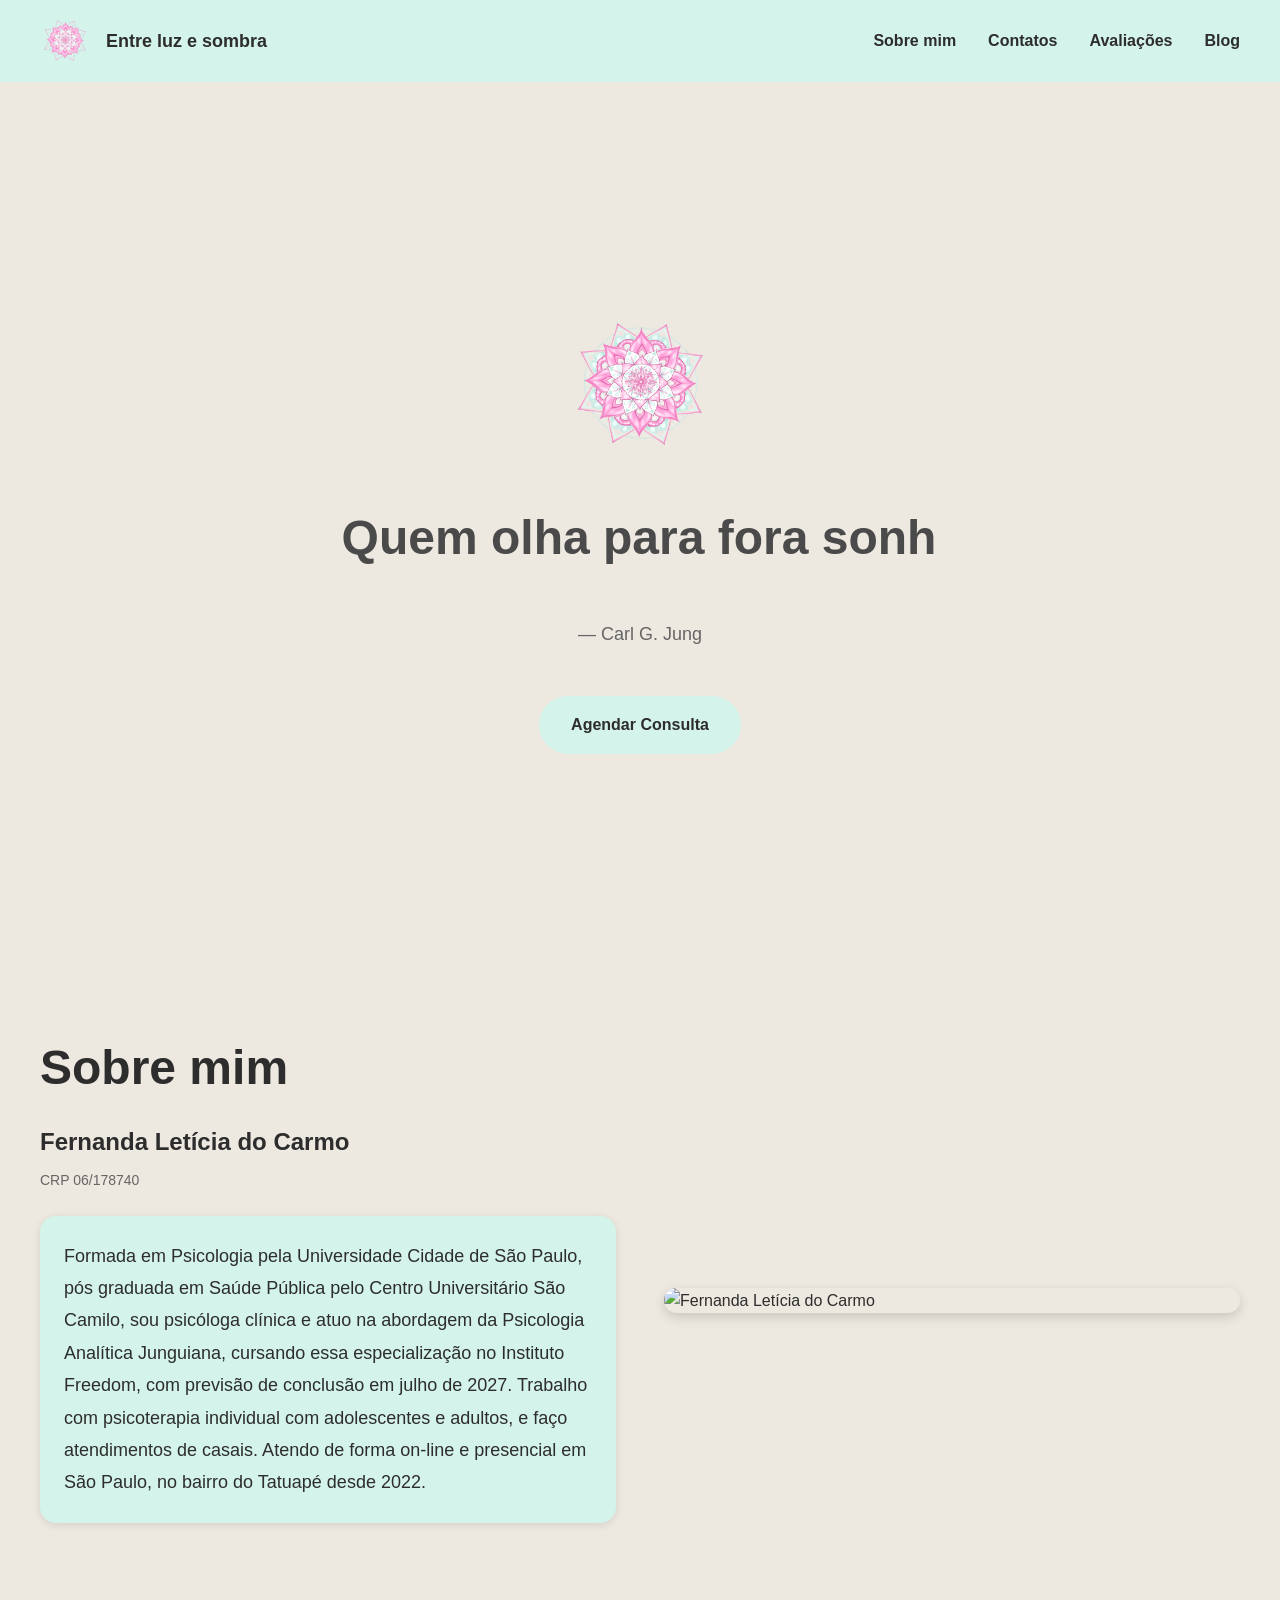
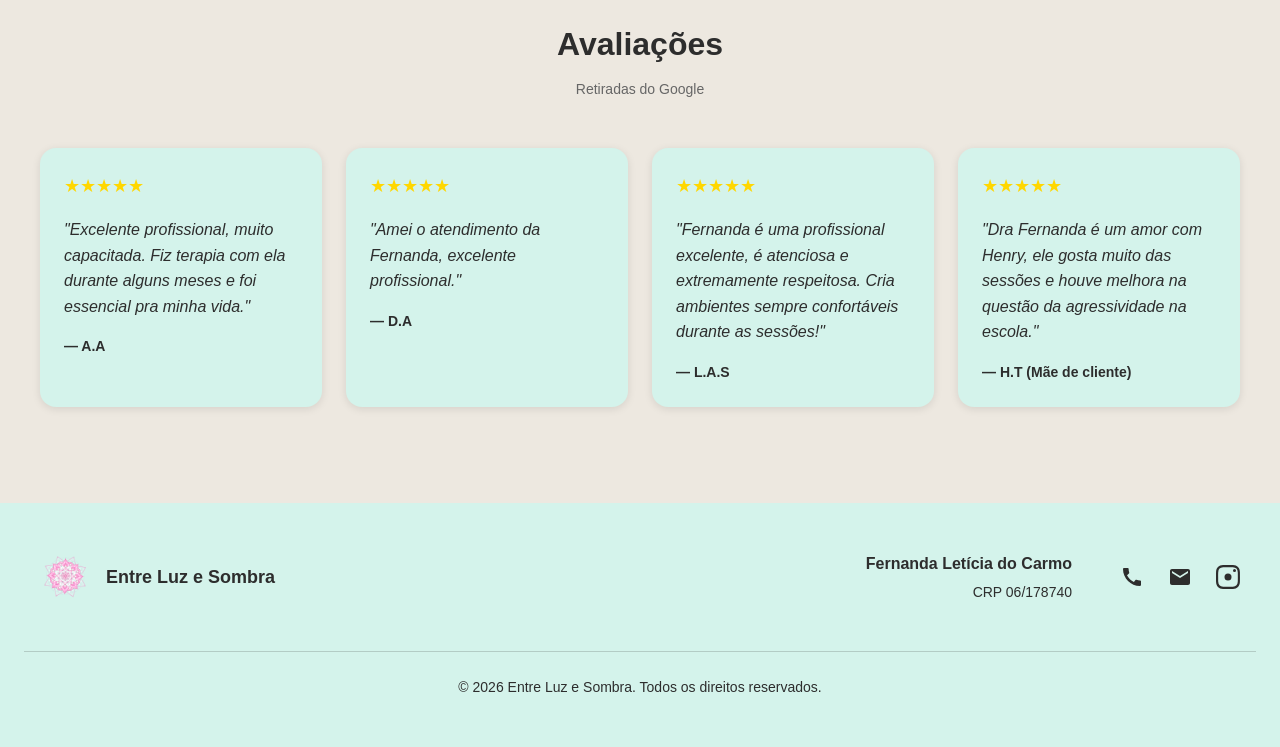
==== index.html @ a76a1ff0 "cria blog com air table" ====
<!doctype html>
<html lang="pt-BR">
  <head>
    <meta charset="UTF-8" />
    <meta name="viewport" content="width=device-width, initial-scale=1.0" />
    <title>Fernanda - Psicologia Analítica Jungiana</title>
    <link rel="icon" href="./Assets/imgs/logo-entreLuzeSobra-semfundo.png" />
    <link rel="stylesheet" href="CSS/style.css" />
  </head>
  <body>
    <!-- Header com logo e menu de navegação -->

    <header>
      <nav>
        <div class="logo">
          <img
            src="./Assets/imgs/logo-entreLuzeSobra-semfundo.png"
            alt="Logo do Entre luz e sombra"
          />
          <span>Entre luz e sombra</span>
        </div>
        <button class="hamburger" aria-label="Menu">
          <span></span>
          <span></span>
          <span></span>
        </button>
        <ul class="nav-links">
          <li><a href="#sobre">Sobre mim</a></li>
          <li><a href="#contatos">Contatos</a></li>
          <li><a href="#avaliacoes">Avaliações</a></li>
          <li><a href="#blog">Blog</a></li>
        </ul>
      </nav>
    </header>

    <!-- Sessao hero com logo, fase inspiracional e call-to-action -->
    <section class="hero">
      <div class="hero-content">
        <img
          src="./Assets/imgs/logo-entreLuzeSobra-semfundo.png"
          alt="Logo Entre luz e sombra"
          class="hero-logo"
        />

        <div class="hero-text-container">
          <h1 class="hero-text">
            Quem olha para fora sonha, quem olha para dentro desperta
          </h1>
        </div>

        <p class="hero-author">— Carl G. Jung</p>

        <a
          href="https://wa.me/5511912084926?text=Olá, gostaria de agendar uma sessão"
          class="btn-cta"
        >
          Agendar Consulta
        </a>
      </div>
    </section>
    <!-- sessao Sobre mim -->
    <section class="sobre-mim" id="sobre">
      <div class="sobre-container">
        <div class="sobre-texto">
          <h2>Sobre mim</h2>
          <h3>Fernanda Letícia do Carmo</h3>
          <p class="crp">CRP 06/178740</p>

          <div class="sobre-card">
            <p>
              Formada em Psicologia pela Universidade Cidade de São Paulo, pós
              graduada em Saúde Pública pelo Centro Universitário São Camilo,
              sou psicóloga clínica e atuo na abordagem da Psicologia Analítica
              Junguiana, cursando essa especialização no Instituto Freedom, com
              previsão de conclusão em julho de 2027. Trabalho com psicoterapia
              individual com adolescentes e adultos, e faço atendimentos de
              casais. Atendo de forma on-line e presencial em São Paulo, no
              bairro do Tatuapé desde 2022.
            </p>
          </div>
        </div>

        <div class="sobre-foto">
          <img
            src="./Assets/imgs/foto-fernanda.jpg"
            alt="Fernanda Letícia do Carmo"
          />
        </div>
      </div>
    </section>
    <!-- Sessao de avaliações -->
    <section class="avaliacoes" id="avaliacoes">
      <div class="avaliacoes-header">
        <h2>Avaliações</h2>
        <p class="avaliacoes-subtitle">Retiradas do Google</p>
      </div>

      <div class="avaliacoes-grid">
        <div class="card-avaliacao">
          <div class="stars">★★★★★</div>
          <p class="avaliacao-texto">
            "Excelente profissional, muito capacitada. Fiz terapia com ela
            durante alguns meses e foi essencial pra minha vida."
          </p>
          <p class="avaliacao-autor">— A.A</p>
        </div>

        <div class="card-avaliacao">
          <div class="stars">★★★★★</div>
          <p class="avaliacao-texto">
            "Amei o atendimento da Fernanda, excelente profissional."
          </p>
          <p class="avaliacao-autor">— D.A</p>
        </div>

        <div class="card-avaliacao">
          <div class="stars">★★★★★</div>
          <p class="avaliacao-texto">
            "Fernanda é uma profissional excelente, é atenciosa e extremamente
            respeitosa. Cria ambientes sempre confortáveis durante as sessões!"
          </p>
          <p class="avaliacao-autor">— L.A.S</p>
        </div>

        <div class="card-avaliacao">
          <div class="stars">★★★★★</div>
          <p class="avaliacao-texto">
            "Dra Fernanda é um amor com Henry, ele gosta muito das sessões e
            houve melhora na questão da agressividade na escola."
          </p>
          <p class="avaliacao-autor">— H.T (Mãe de cliente)</p>
        </div>
      </div>
    </section>

    <!-- sessao footer com contatos e redes sociais -->
    <footer class="footer" id="contatos">
      <div class="footer-container">
        <div class="footer-left">
          <img
            src="./Assets/imgs/logo-entreLuzeSobra-semfundo.png"
            alt="Logo"
            class="footer-logo"
          />
          <h3>Entre Luz e Sombra</h3>
        </div>

        <div class="footer-right">
          <div class="footer-info">
            <p class="footer-name">Fernanda Letícia do Carmo</p>
            <p class="footer-crp">CRP 06/178740</p>
          </div>

          <div class="footer-contacts">
            <a
              href="https://wa.me/5511912084926"
              title="Telefone"
              class="contact-link"
            >
              <svg
                width="24"
                height="24"
                viewBox="0 0 24 24"
                fill="currentColor"
              >
                <path
                  d="M20.01 15.38c-1.23 0-2.42-.2-3.53-.56-.35-.12-.74-.03-1.01.24l-1.57 1.97c-2.83-1.35-5.48-3.9-6.89-6.83l1.95-1.66c.27-.28.35-.67.24-1.02-.37-1.11-.56-2.3-.56-3.53 0-.54-.45-.99-.99-.99H4.19C3.65 3 3 3.24 3 3.99 3 13.28 10.73 21 20.01 21c.71 0 .99-.63.99-1.18v-3.45c0-.54-.45-.99-.99-.99z"
                />
              </svg>
            </a>
            <a
              href="mailto:fernandaleticiapsicologia@gmail.com"
              title="Email"
              class="contact-link"
            >
              <svg
                width="24"
                height="24"
                viewBox="0 0 24 24"
                fill="currentColor"
              >
                <path
                  d="M20 4H4c-1.1 0-1.99.9-1.99 2L2 18c0 1.1.9 2 2 2h16c1.1 0 2-.9 2-2V6c0-1.1-.9-2-2-2zm0 4l-8 5-8-5V6l8 5 8-5v2z"
                />
              </svg>
            </a>
            <a
              href="https://instagram.com/psifernandaleticia"
              title="Instagram"
              class="contact-link"
            >
              <svg
                width="24"
                height="24"
                viewBox="0 0 24 24"
                fill="currentColor"
              >
                <path
                  d="M12 2.163c3.204 0 3.584.012 4.85.07 3.252.148 4.771 1.691 4.919 4.919.058 1.265.069 1.645.069 4.849 0 3.205-.012 3.584-.069 4.849-.149 3.225-1.664 4.771-4.919 4.919-1.266.057-1.645.069-4.849.069-3.203 0-3.584-.012-4.849-.069-3.26-.149-4.771-1.699-4.919-4.92-.058-1.265-.07-1.644-.07-4.849 0-3.204.013-3.583.07-4.849.149-3.227 1.664-4.771 4.919-4.919 1.266-.057 1.645-.069 4.849-.069zm0-2.163C8.716 0 8.289.015 7.01.072 2.735.232.233 2.756.072 7.011.015 8.289 0 8.716 0 12s.015 3.71.072 4.989c.16 4.255 2.662 6.78 6.917 6.94 1.279.058 1.706.072 4.989.072s3.71-.015 4.989-.072c4.255-.16 6.762-2.685 6.92-6.94.058-1.279.072-1.706.072-4.989s-.015-3.71-.072-4.989C23.768 2.735 21.267.232 16.989.072 15.71.015 15.284 0 12 0z"
                />
                <circle cx="12" cy="12" r="3.5" />
                <circle cx="18.5" cy="5.5" r="1.5" />
              </svg>
            </a>
          </div>
        </div>
      </div>

      <div class="footer-bottom">
        <p class="footer-copyright">
          © 2026 Entre Luz e Sombra. Todos os direitos reservados.
        </p>
      </div>
    </footer>

    <script src="Javascript/script.js"></script>
  </body>
</html>
---- CSS/style.css ----
@import url(./global.css);
@import url(./header.css);
@import url(./hero.css);
@import url(./about.css);
@import url(./avaliacoes.css);
@import url(./footer.css);
@import url(./blog.css);
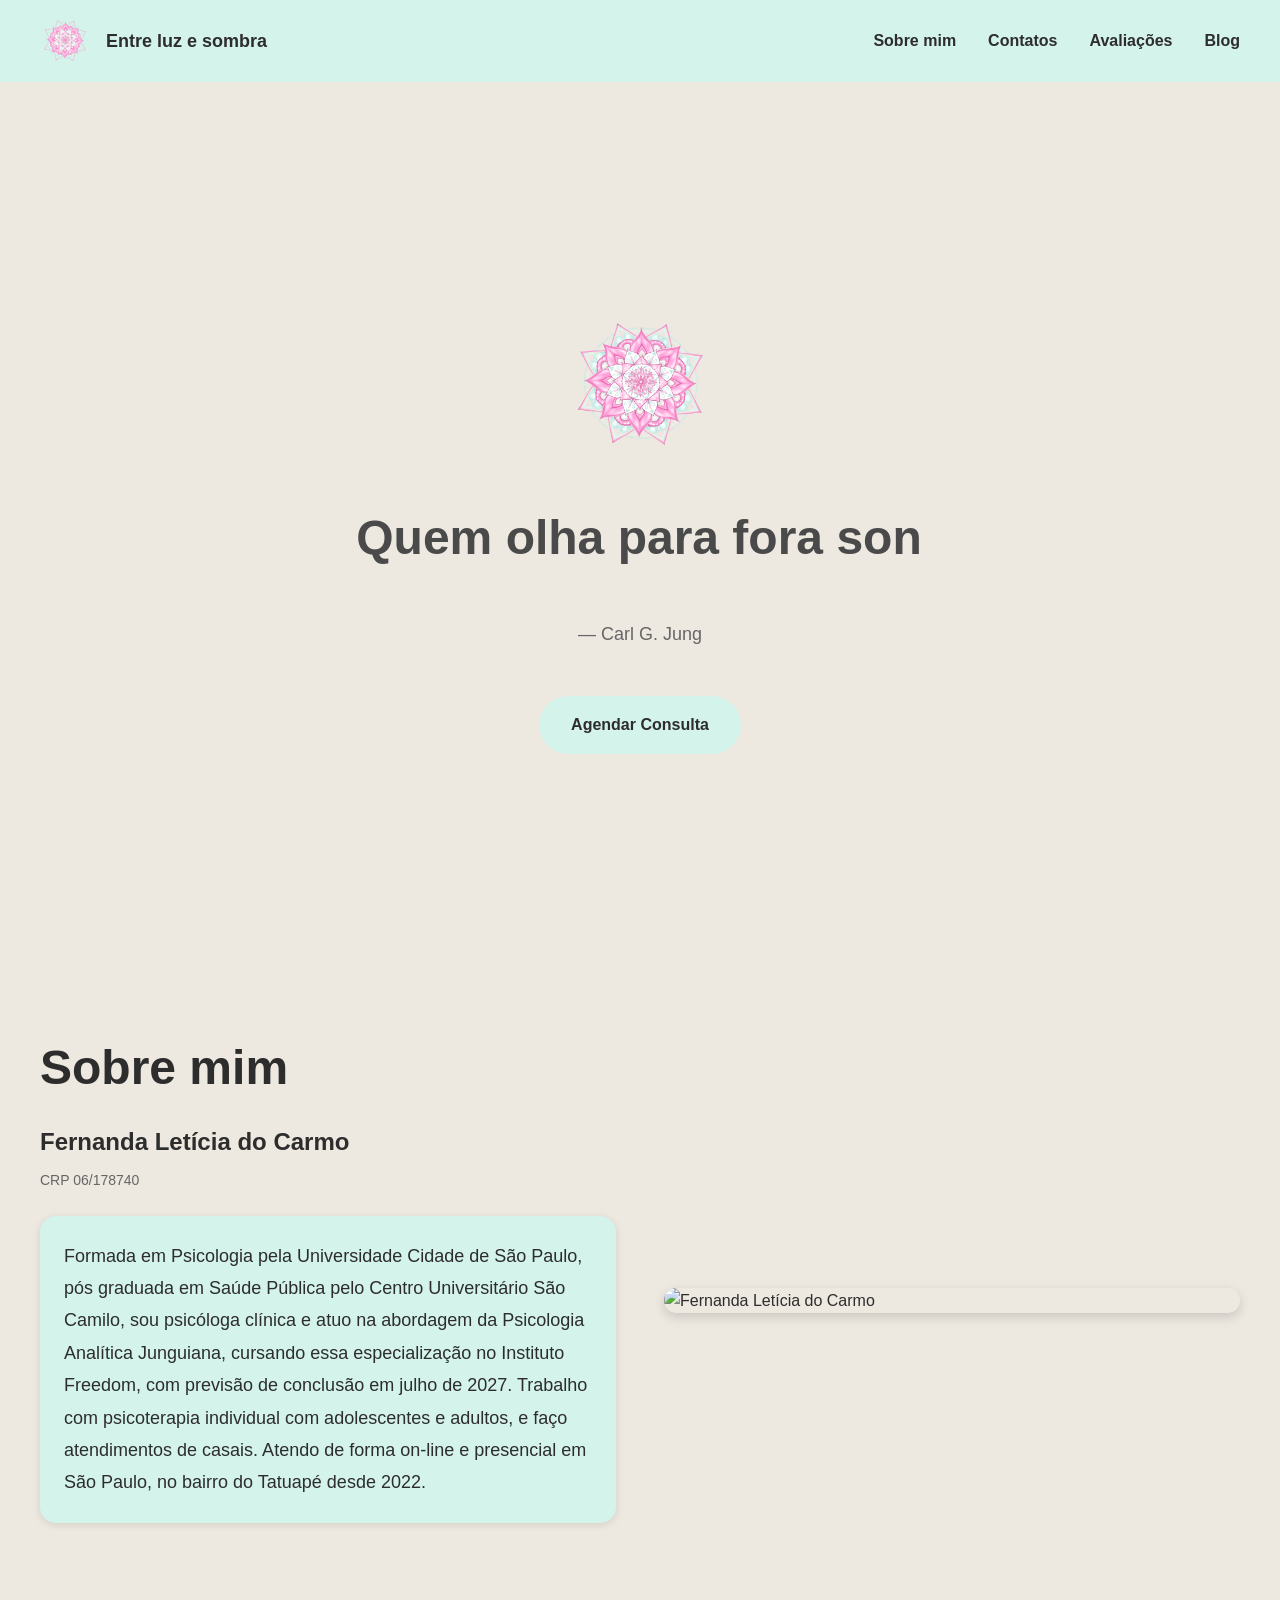
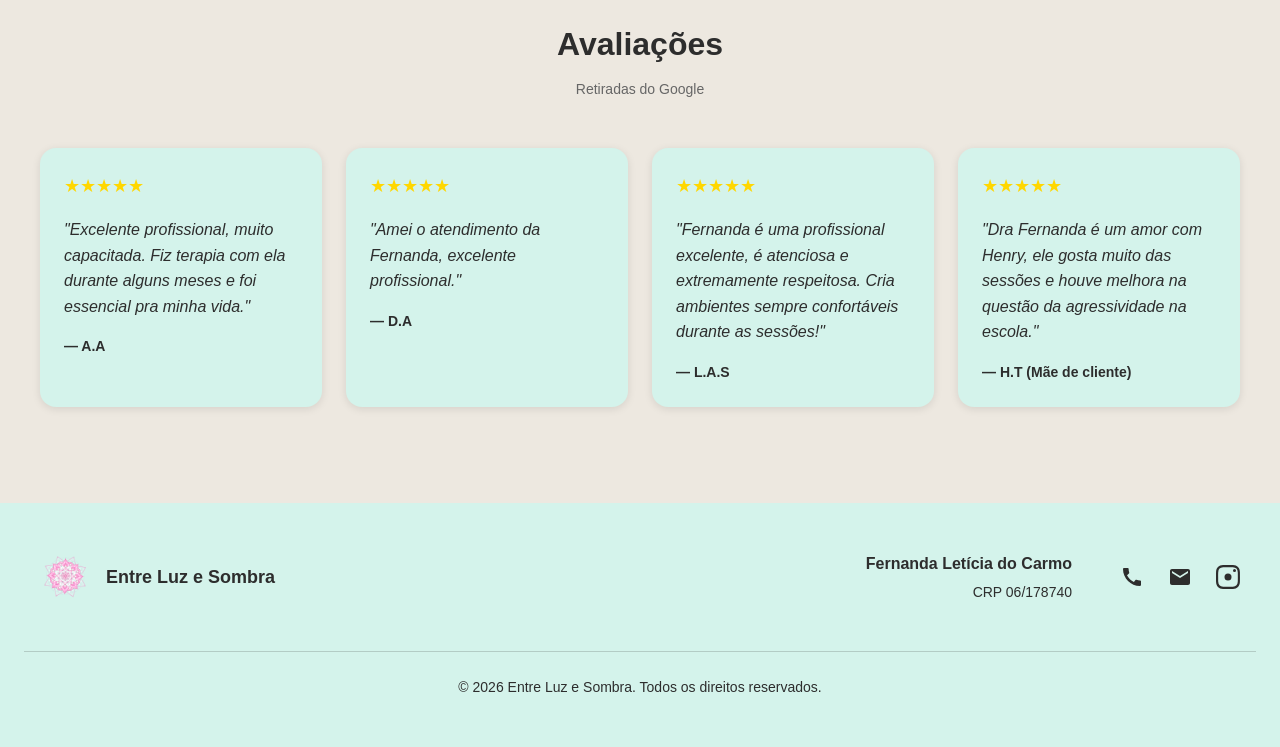
==== commit f221304a: "feat: adicionar blog e navegação entre páginas" ====
--- a/index.html
+++ b/index.html
@@ -13,10 +13,13 @@
     <header>
       <nav>
         <div class="logo">
-          <img
-            src="./Assets/imgs/logo-entreLuzeSobra-semfundo.png"
-            alt="Logo do Entre luz e sombra"
-          />
+          <a href="index.html" class="logo">
+            <img
+              src="./Assets/imgs/logo-entreLuzeSobra-semfundo.png"
+              alt="Logo"
+            />
+            
+          </a>
           <span>Entre luz e sombra</span>
         </div>
         <button class="hamburger" aria-label="Menu">
@@ -28,7 +31,7 @@
           <li><a href="#sobre">Sobre mim</a></li>
           <li><a href="#contatos">Contatos</a></li>
           <li><a href="#avaliacoes">Avaliações</a></li>
-          <li><a href="#blog">Blog</a></li>
+          <li><a href="blog.html">Blog</a></li>
         </ul>
       </nav>
     </header>
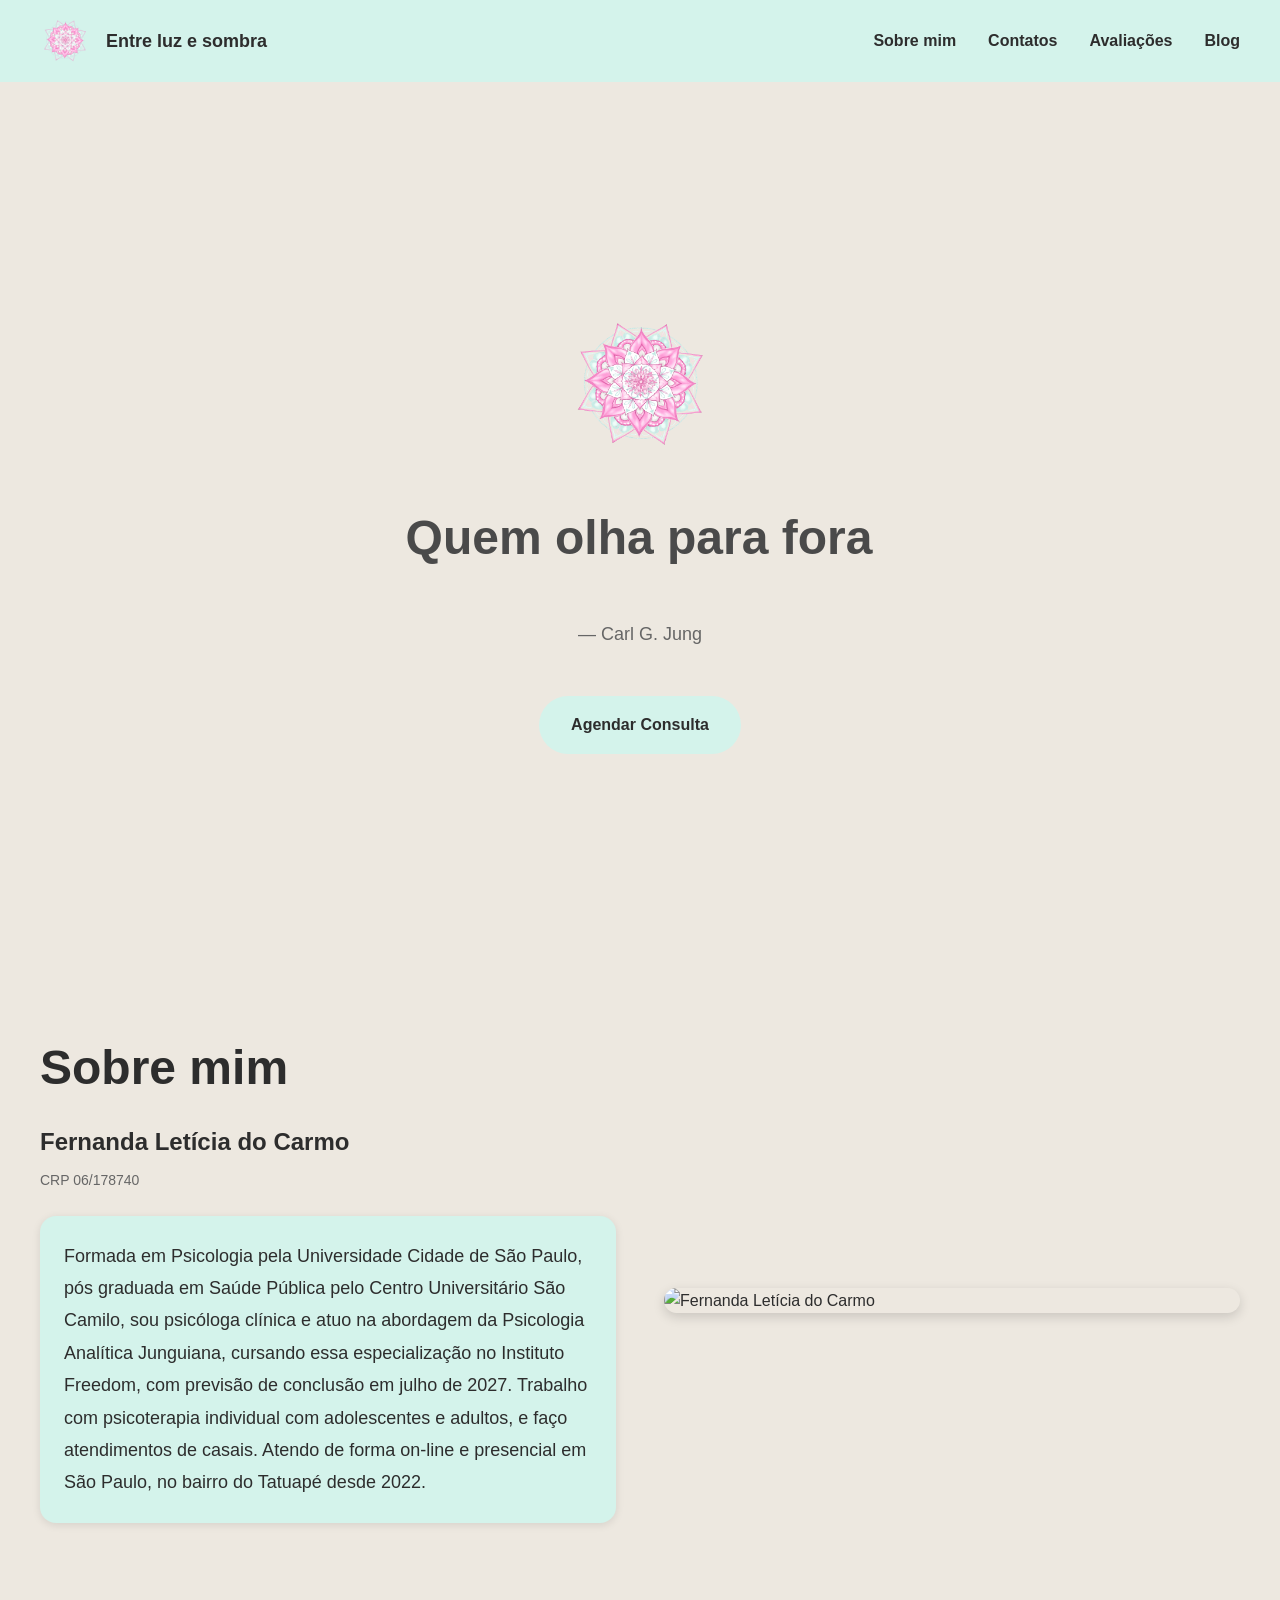
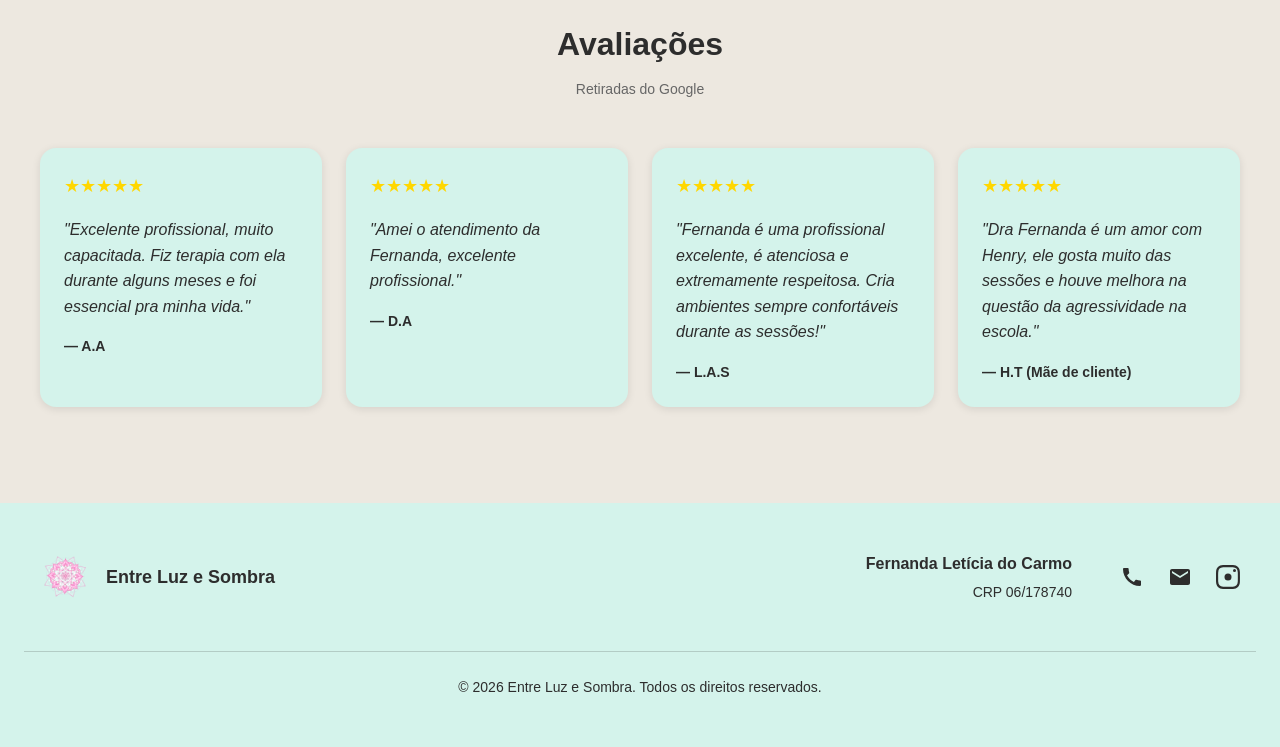
==== commit 4d8772d1: "fix: adicionar foto fernanda" ====
--- a/index.html
+++ b/index.html
@@ -18,7 +18,6 @@
               src="./Assets/imgs/logo-entreLuzeSobra-semfundo.png"
               alt="Logo"
             />
-            
           </a>
           <span>Entre luz e sombra</span>
         </div>
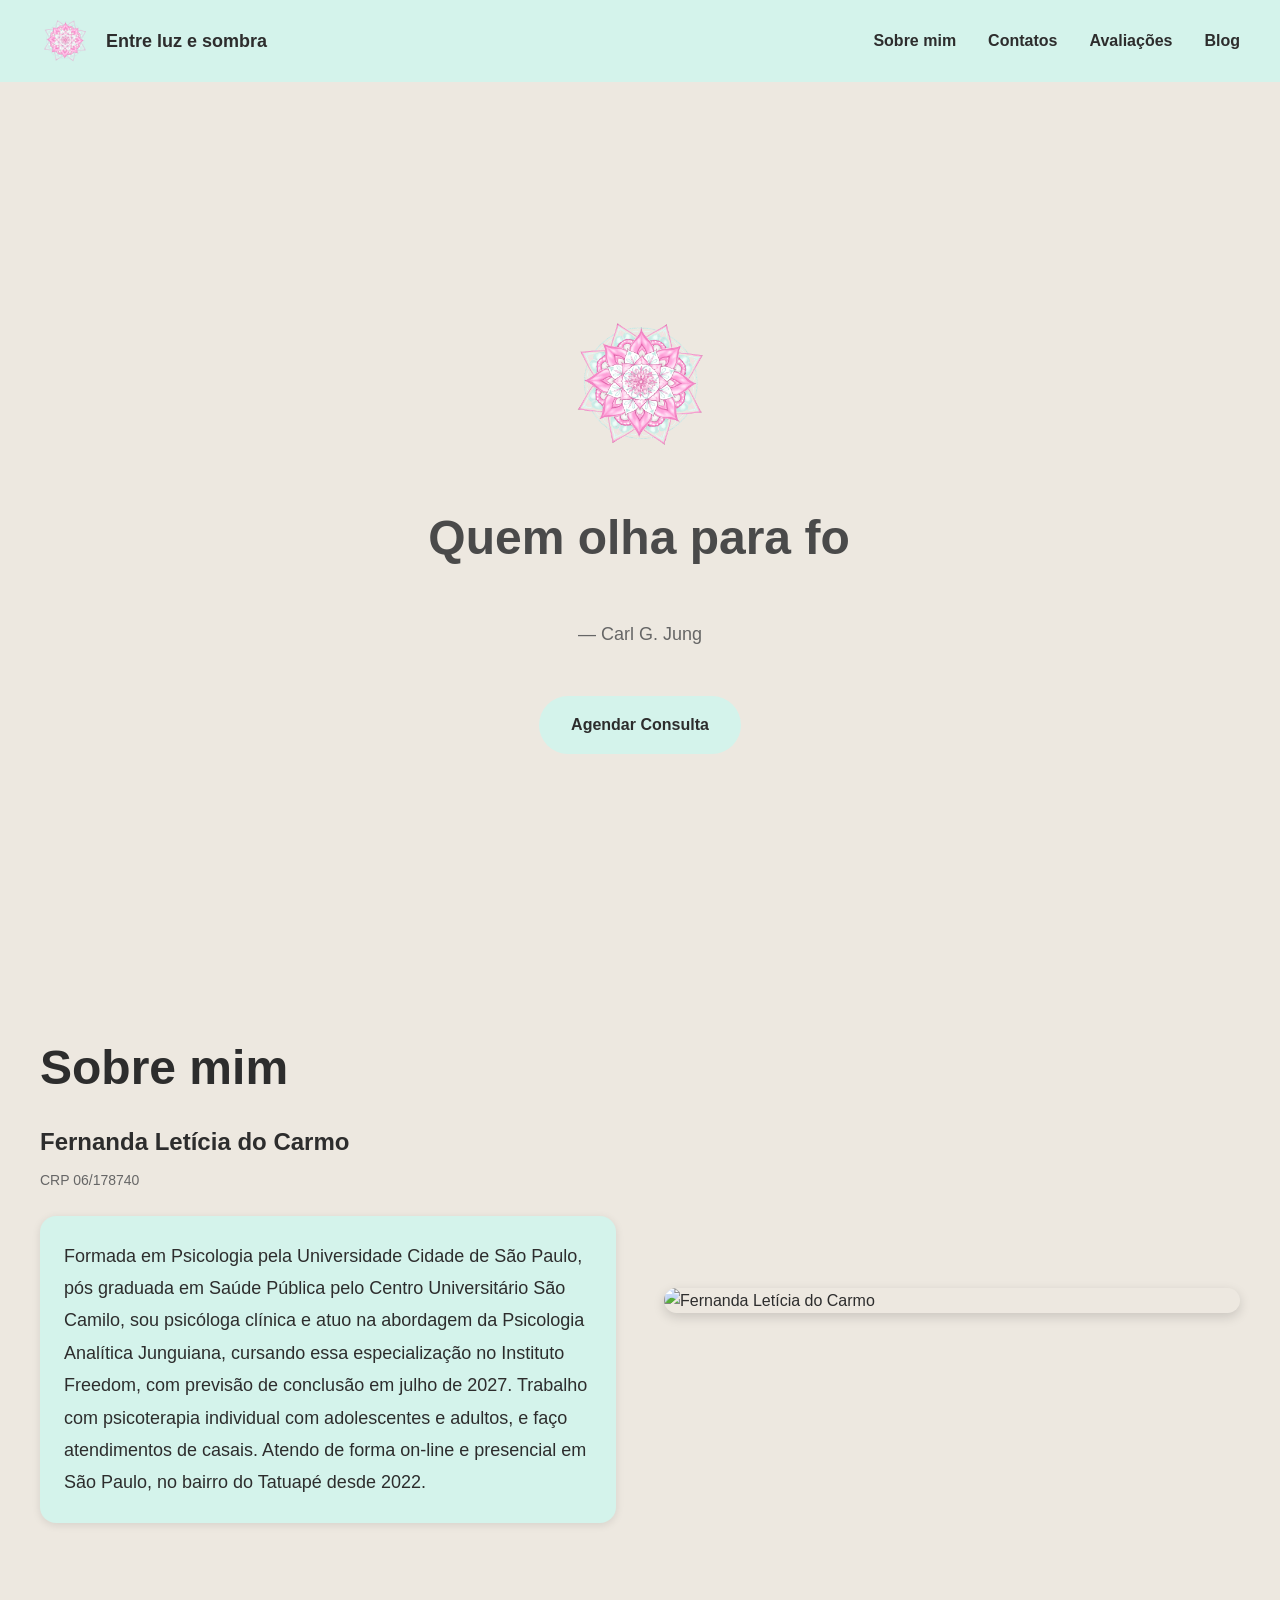
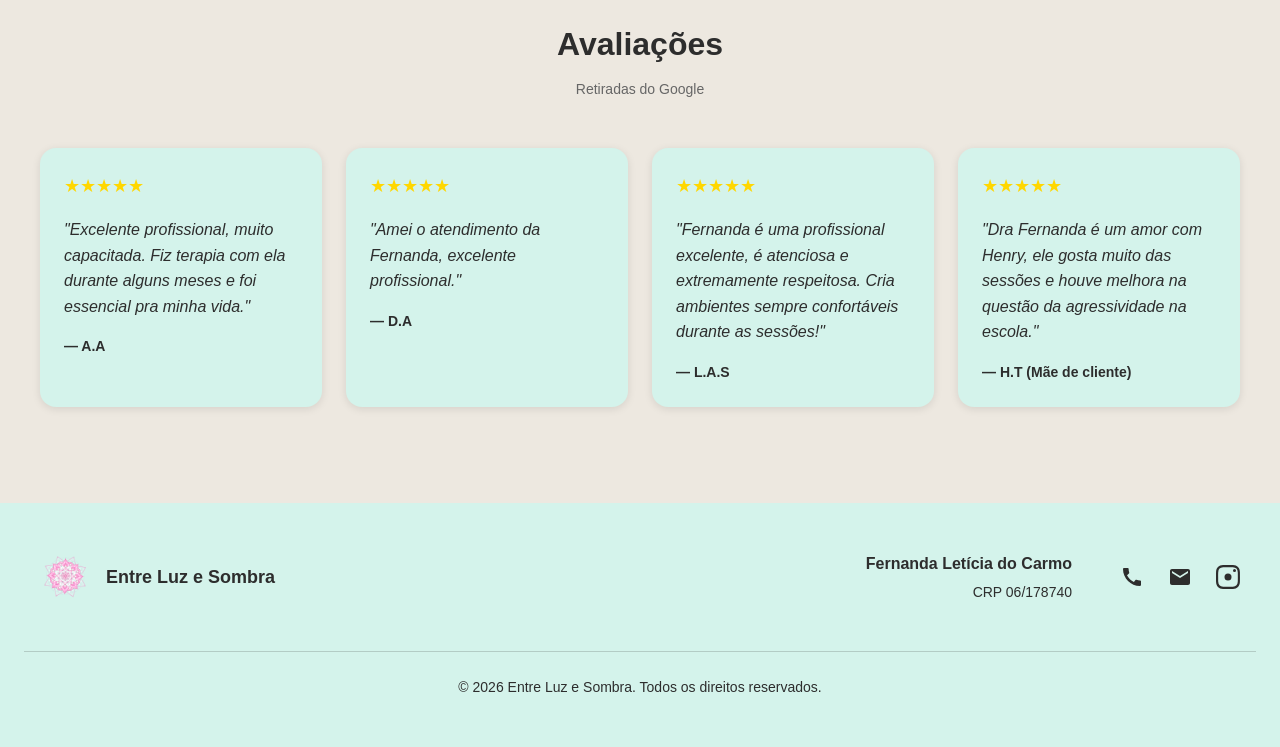
==== commit 56e44969: "fix: adicionar foto fernanda" ====
--- a/index.html
+++ b/index.html
@@ -84,7 +84,7 @@
 
         <div class="sobre-foto">
           <img
-            src="./Assets/imgs/foto-fernanda.jpg"
+            src="Assets/imgs/foto-fernanda.jpg"
             alt="Fernanda Letícia do Carmo"
           />
         </div>
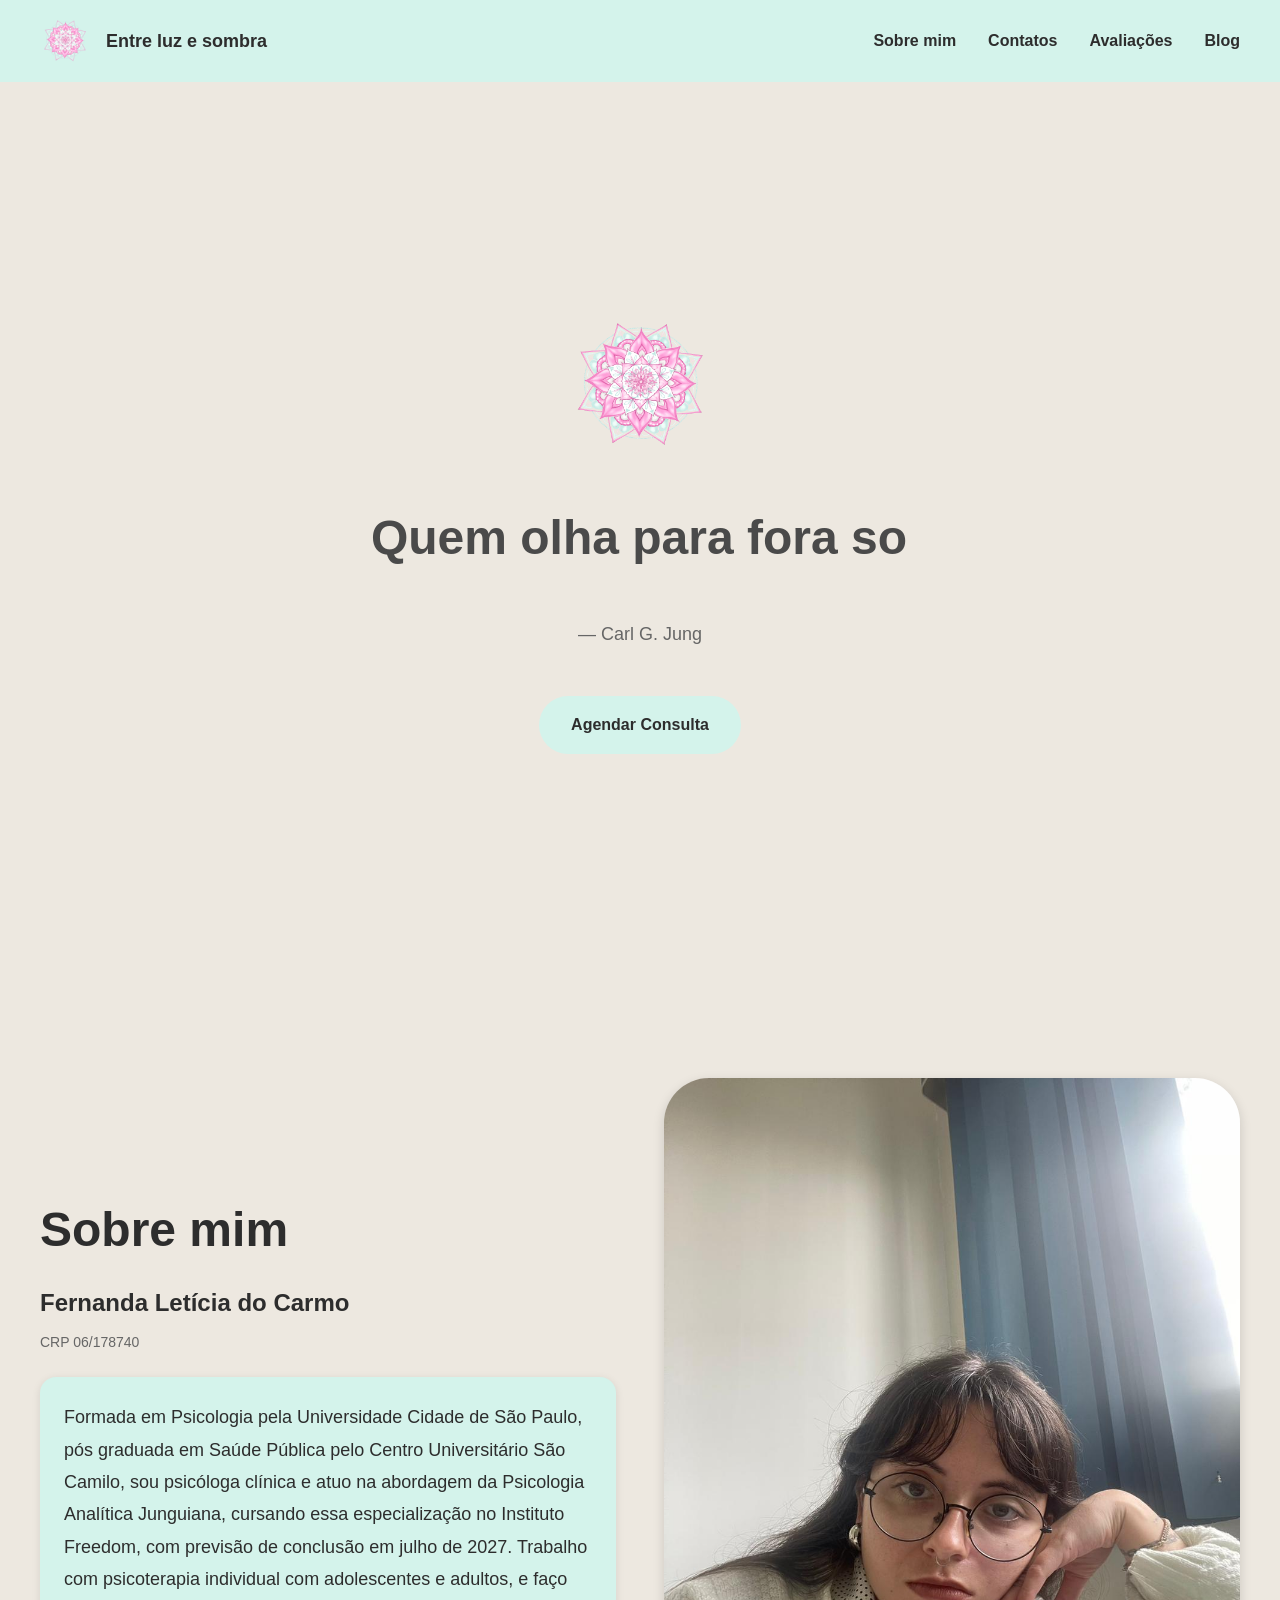
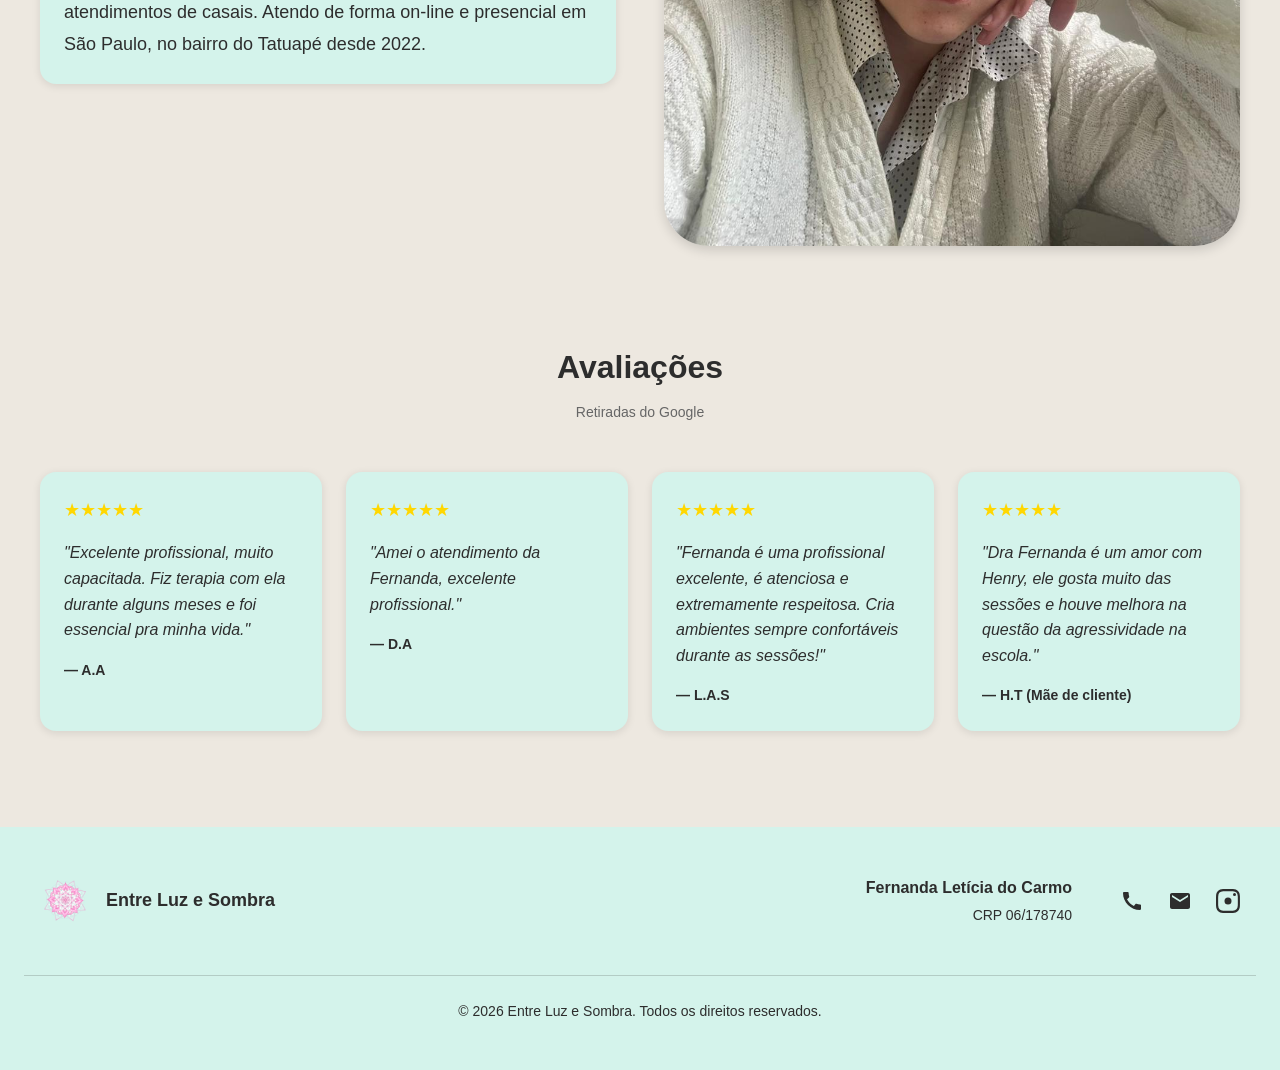
==== commit b1a07717: "fix: corrigir caminhos das imagens para vercel" ====
--- a/index.html
+++ b/index.html
@@ -84,8 +84,9 @@
 
         <div class="sobre-foto">
           <img
-            src="Assets/imgs/foto-fernanda.jpg"
+            src="Assets/imgs/Foto-Fernanda.jpg"
             alt="Fernanda Letícia do Carmo"
+            
           />
         </div>
       </div>
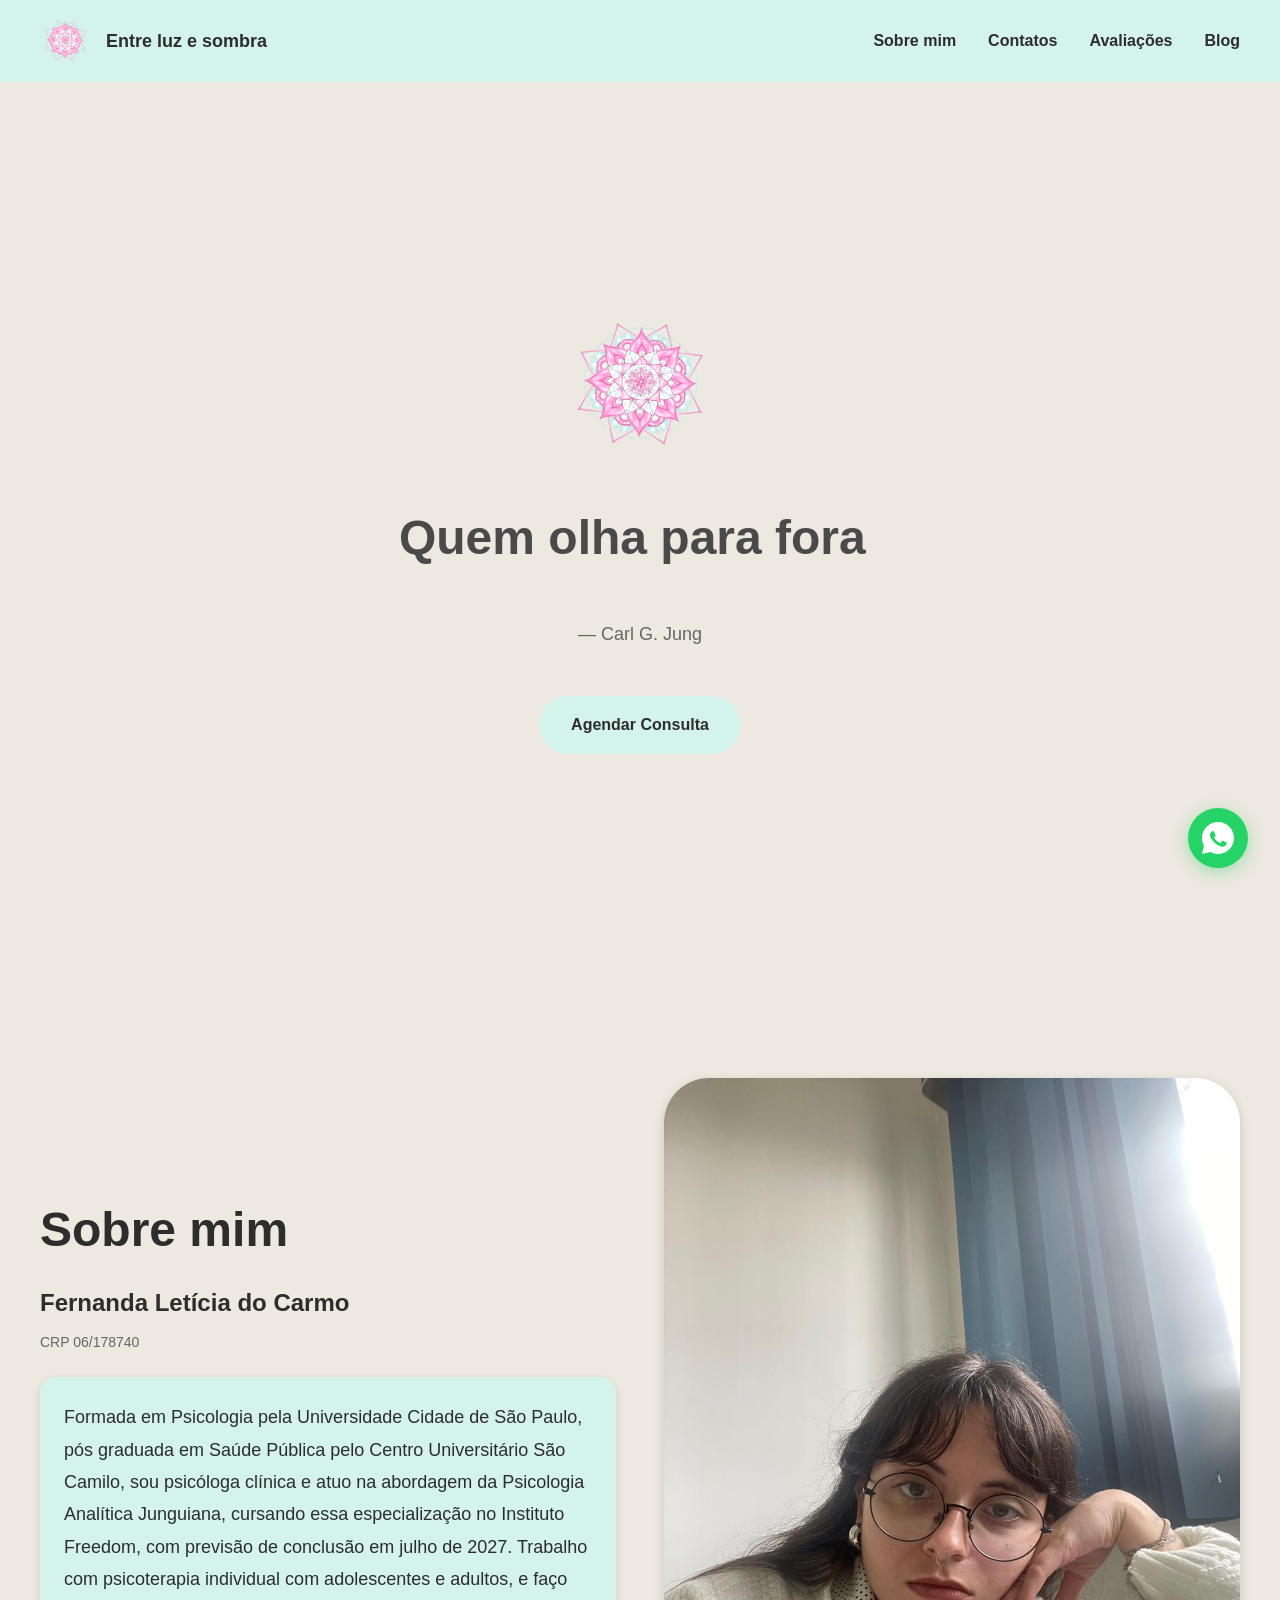
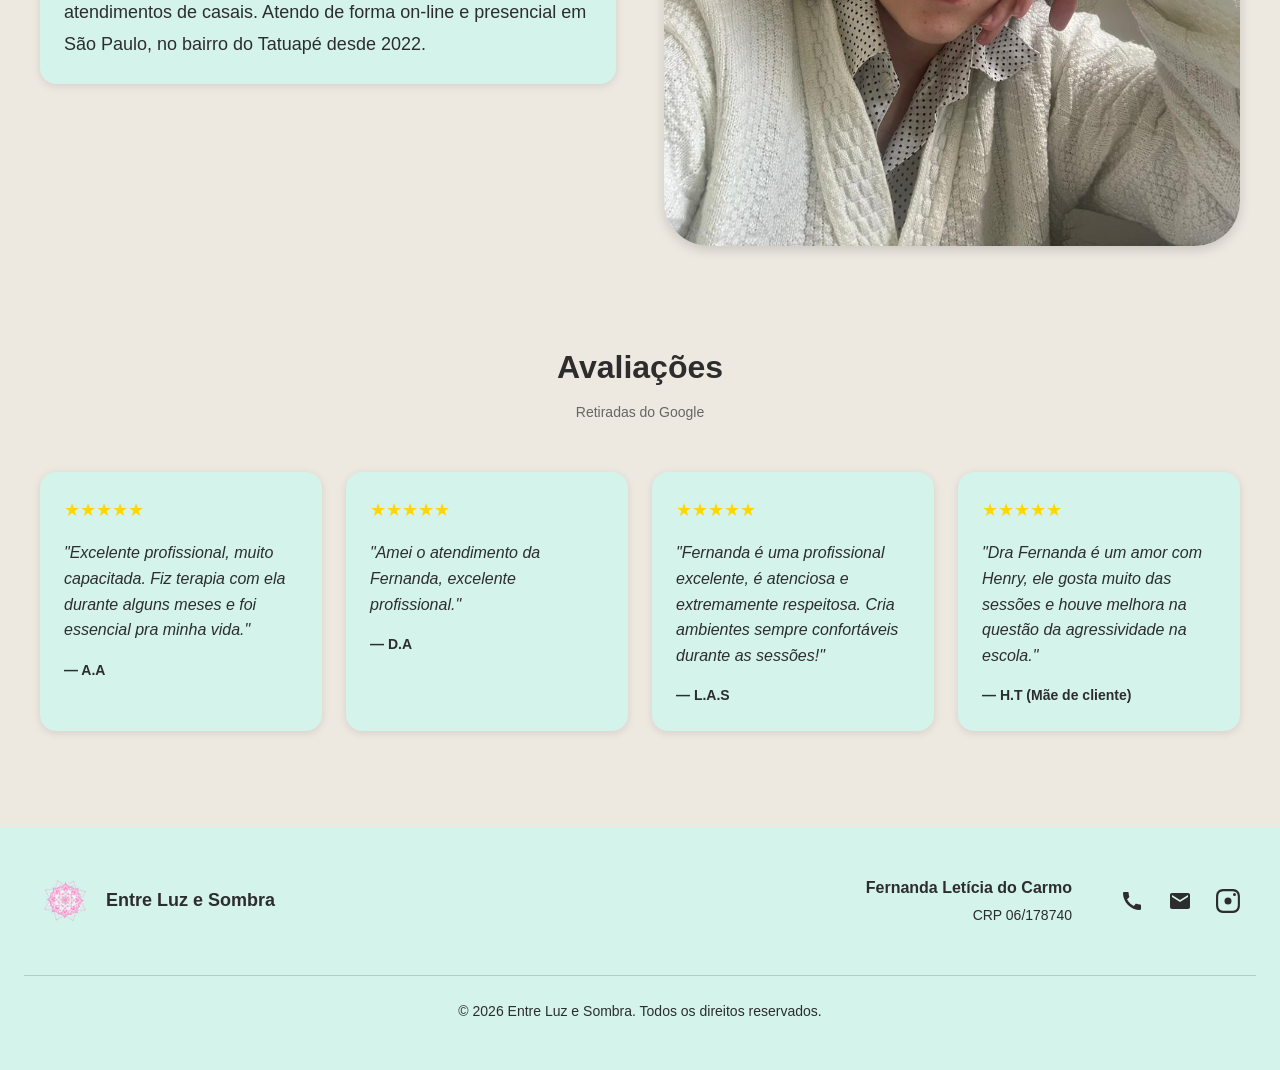
==== commit 5e105569: "feat: SEO, blog estático, botão WhatsApp flutuante e animações - Adicionado meta tags (description, " ====
--- a/index.html
+++ b/index.html
@@ -3,7 +3,31 @@
   <head>
     <meta charset="UTF-8" />
     <meta name="viewport" content="width=device-width, initial-scale=1.0" />
-    <title>Fernanda - Psicologia Analítica Jungiana</title>
+
+    <!-- Primary Meta Tags -->
+    <title>Fernanda Letícia | Psicóloga Clínica Junguiana | Tatuapé – São Paulo</title>
+    <meta name="description" content="Psicóloga clínica Fernanda Letícia do Carmo (CRP 06/178740) especializada em Psicologia Analítica Junguiana. Psicoterapia individual para adolescentes e adultos e terapia de casais, on-line e presencial no Tatuapé, São Paulo." />
+    <meta name="keywords" content="psicóloga Tatuapé, psicóloga São Paulo, psicologia junguiana, psicoterapia individual, terapia de casais, Fernanda Letícia, CRP 06/178740, atendimento online psicólogo, psicóloga adolescentes adultos SP" />
+    <meta name="author" content="Fernanda Letícia do Carmo" />
+    <meta name="robots" content="index, follow" />
+    <!-- TODO: substitua pelo seu domínio real -->
+    <link rel="canonical" href="https://seudominio.com.br/" />
+
+    <!-- Open Graph (WhatsApp, Facebook, LinkedIn) -->
+    <meta property="og:type" content="website" />
+    <meta property="og:url" content="https://seudominio.com.br/" />
+    <meta property="og:title" content="Fernanda Letícia | Psicóloga Clínica Junguiana | Tatuapé – SP" />
+    <meta property="og:description" content="Psicoterapia individual e de casais, on-line e presencial no Tatuapé, São Paulo. Abordagem da Psicologia Analítica Junguiana." />
+    <meta property="og:image" content="https://seudominio.com.br/Assets/imgs/Foto-Fernanda.jpg" />
+    <meta property="og:locale" content="pt_BR" />
+    <meta property="og:site_name" content="Entre Luz e Sombra" />
+
+    <!-- Twitter Card -->
+    <meta name="twitter:card" content="summary_large_image" />
+    <meta name="twitter:title" content="Fernanda Letícia | Psicóloga Clínica Junguiana | Tatuapé – SP" />
+    <meta name="twitter:description" content="Psicoterapia individual e de casais, on-line e presencial no Tatuapé, São Paulo." />
+    <meta name="twitter:image" content="https://seudominio.com.br/Assets/imgs/Foto-Fernanda.jpg" />
+
     <link rel="icon" href="./Assets/imgs/logo-entreLuzeSobra-semfundo.png" />
     <link rel="stylesheet" href="CSS/style.css" />
   </head>
@@ -216,6 +240,66 @@
       </div>
     </footer>
 
+    <!-- Botão flutuante WhatsApp -->
+    <a
+      href="https://wa.me/5511912084926?text=Olá, gostaria de agendar uma sessão"
+      class="whatsapp-float"
+      target="_blank"
+      rel="noopener noreferrer"
+      aria-label="Conversar no WhatsApp"
+    >
+      <svg viewBox="0 0 32 32" xmlns="http://www.w3.org/2000/svg">
+        <path d="M16 0C7.163 0 0 7.163 0 16c0 2.822.736 5.471 2.027 7.774L0 32l8.469-2.001A15.93 15.93 0 0 0 16 32c8.837 0 16-7.163 16-16S24.837 0 16 0zm8.406 22.594c-.348.977-2.03 1.869-2.789 1.984-.713.107-1.612.152-2.6-.163-.599-.19-1.368-.443-2.352-.868-4.135-1.786-6.836-5.946-7.041-6.222-.205-.275-1.672-2.224-1.672-4.241s1.058-3.012 1.433-3.422c.374-.41.816-.513 1.088-.513.272 0 .544.003.782.014.251.012.588-.095.92.702.348.822 1.182 2.839 1.285 3.044.104.205.173.445.034.717-.138.272-.207.444-.41.683-.205.24-.43.536-.614.72-.205.205-.418.426-.18.836.24.41 1.065 1.756 2.286 2.845 1.571 1.398 2.895 1.83 3.305 2.035.41.205.649.171.888-.103.24-.274 1.028-1.2 1.302-1.61.273-.41.547-.342.921-.205.375.137 2.386 1.126 2.796 1.331.41.205.683.307.784.479.103.171.103.994-.245 1.971z"/>
+      </svg>
+    </a>
+
     <script src="Javascript/script.js"></script>
+
+    <!-- JSON-LD: Dados estruturados para Google (Schema.org) -->
+    <script type="application/ld+json">
+    {
+      "@context": "https://schema.org",
+      "@type": "Psychologist",
+      "name": "Fernanda Letícia do Carmo",
+      "description": "Psicóloga clínica especializada em Psicologia Analítica Junguiana, atendendo adolescentes, adultos e casais em Tatuapé, São Paulo.",
+      "image": "https://seudominio.com.br/Assets/imgs/Foto-Fernanda.jpg",
+      "url": "https://seudominio.com.br/",
+      "telephone": "+55-11-91208-4926",
+      "email": "fernandaleticiapsicologia@gmail.com",
+      "address": {
+        "@type": "PostalAddress",
+        "addressLocality": "São Paulo",
+        "addressRegion": "SP",
+        "addressCountry": "BR",
+        "description": "Tatuapé"
+      },
+      "areaServed": [
+        { "@type": "City", "name": "São Paulo" }
+      ],
+      "hasCredential": "CRP 06/178740",
+      "knowsAbout": ["Psicologia Analítica Junguiana", "Psicoterapia Individual", "Terapia de Casais"],
+      "availableService": [
+        {
+          "@type": "Service",
+          "name": "Psicoterapia Individual",
+          "description": "Atendimento para adolescentes e adultos, on-line e presencial."
+        },
+        {
+          "@type": "Service",
+          "name": "Terapia de Casais",
+          "description": "Atendimento de casais, on-line e presencial."
+        }
+      ],
+      "sameAs": [
+        "https://instagram.com/psifernandaleticia"
+      ],
+      "aggregateRating": {
+        "@type": "AggregateRating",
+        "ratingValue": "5",
+        "reviewCount": "4",
+        "bestRating": "5"
+      }
+    }
+    </script>
   </body>
 </html>
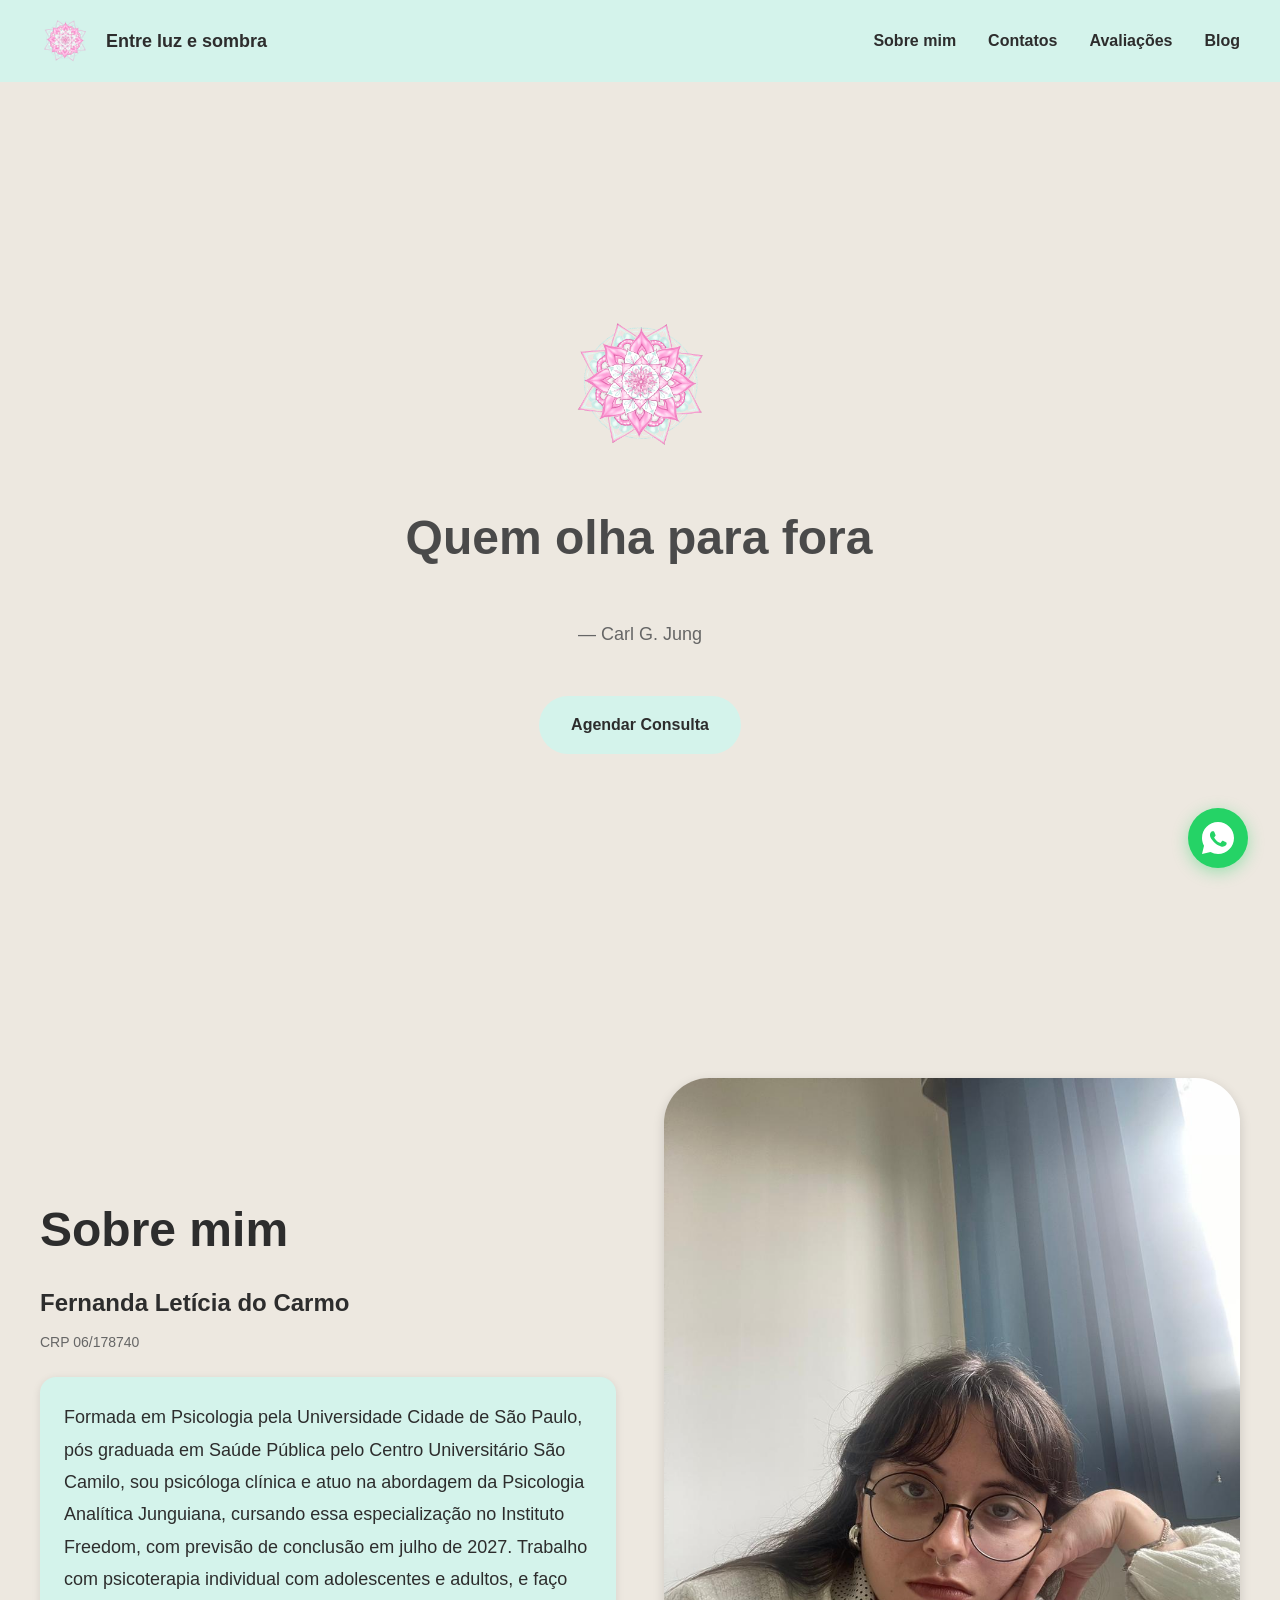
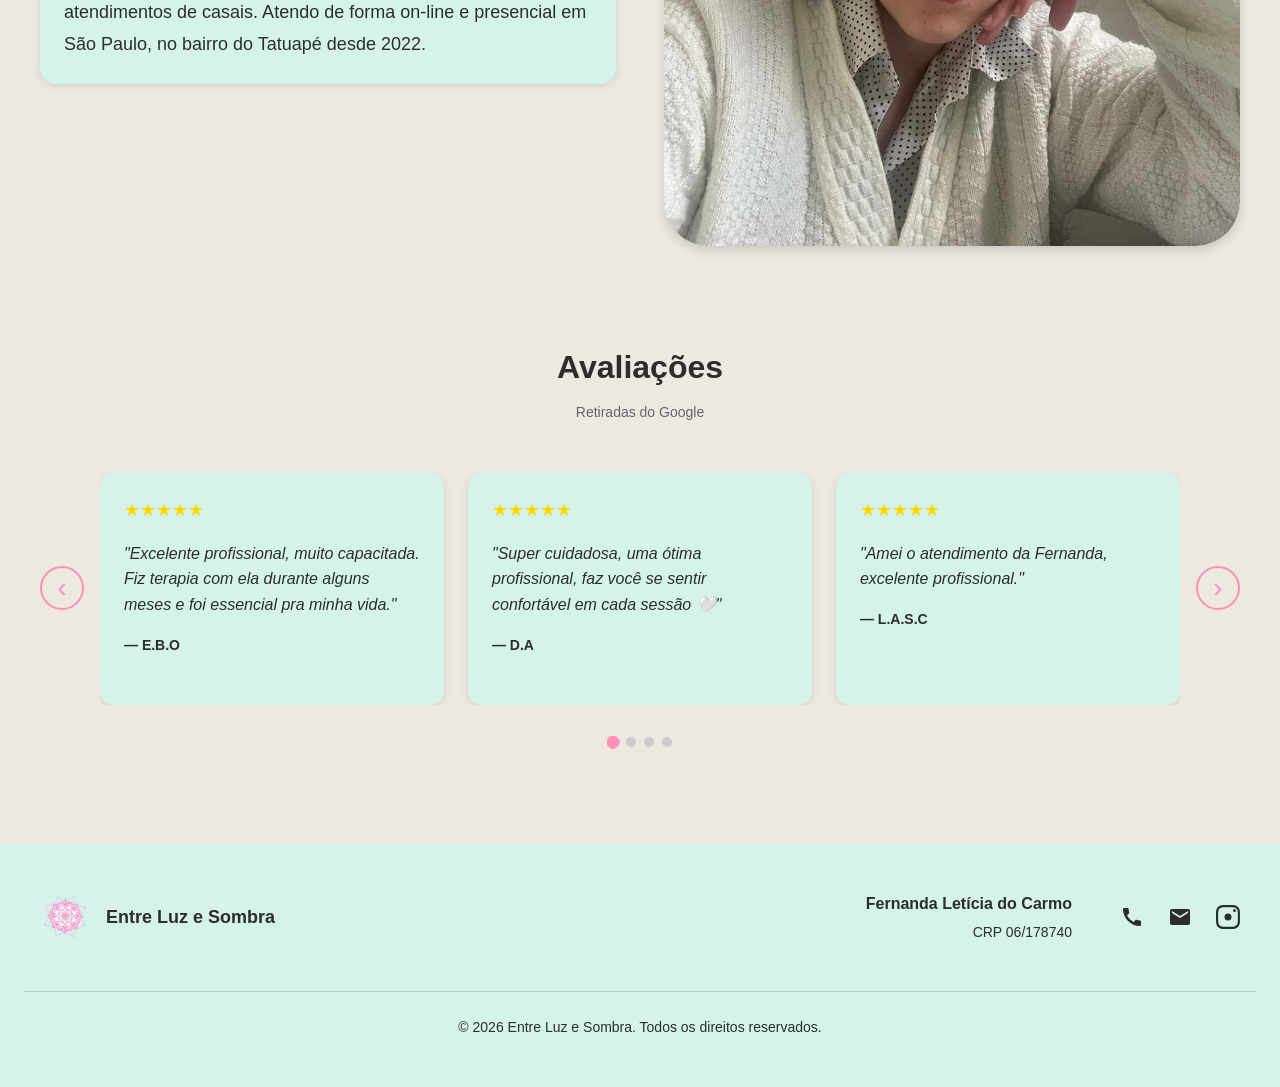
==== commit bf936c36: "feat: carrossel de avaliações com 11 reviews e privacidade por iniciais - Seção de avaliações conver" ====
--- a/index.html
+++ b/index.html
@@ -122,42 +122,85 @@
         <p class="avaliacoes-subtitle">Retiradas do Google</p>
       </div>
 
-      <div class="avaliacoes-grid">
-        <div class="card-avaliacao">
-          <div class="stars">★★★★★</div>
-          <p class="avaliacao-texto">
-            "Excelente profissional, muito capacitada. Fiz terapia com ela
-            durante alguns meses e foi essencial pra minha vida."
-          </p>
-          <p class="avaliacao-autor">— A.A</p>
-        </div>
-
-        <div class="card-avaliacao">
-          <div class="stars">★★★★★</div>
-          <p class="avaliacao-texto">
-            "Amei o atendimento da Fernanda, excelente profissional."
-          </p>
-          <p class="avaliacao-autor">— D.A</p>
-        </div>
-
-        <div class="card-avaliacao">
-          <div class="stars">★★★★★</div>
-          <p class="avaliacao-texto">
-            "Fernanda é uma profissional excelente, é atenciosa e extremamente
-            respeitosa. Cria ambientes sempre confortáveis durante as sessões!"
-          </p>
-          <p class="avaliacao-autor">— L.A.S</p>
-        </div>
-
-        <div class="card-avaliacao">
-          <div class="stars">★★★★★</div>
-          <p class="avaliacao-texto">
-            "Dra Fernanda é um amor com Henry, ele gosta muito das sessões e
-            houve melhora na questão da agressividade na escola."
-          </p>
-          <p class="avaliacao-autor">— H.T (Mãe de cliente)</p>
-        </div>
-      </div>
+      <div class="carrocel-wrapper">
+        <button class="carrocel-btn carrocel-prev" aria-label="Anterior">&#8249;</button>
+
+        <div class="carrocel-viewport">
+          <div class="carrocel-track">
+
+            <div class="card-avaliacao">
+              <div class="stars">★★★★★</div>
+              <p class="avaliacao-texto">"Excelente profissional, muito capacitada. Fiz terapia com ela durante alguns meses e foi essencial pra minha vida."</p>
+              <p class="avaliacao-autor">— E.B.O</p>
+            </div>
+
+            <div class="card-avaliacao">
+              <div class="stars">★★★★★</div>
+              <p class="avaliacao-texto">"Super cuidadosa, uma ótima profissional, faz você se sentir confortável em cada sessão 🤍"</p>
+              <p class="avaliacao-autor">— D.A</p>
+            </div>
+
+            <div class="card-avaliacao">
+              <div class="stars">★★★★★</div>
+              <p class="avaliacao-texto">"Amei o atendimento da Fernanda, excelente profissional."</p>
+              <p class="avaliacao-autor">— L.A.S.C</p>
+            </div>
+
+            <div class="card-avaliacao">
+              <div class="stars">★★★★★</div>
+              <p class="avaliacao-texto">"Fernanda é uma profissional excelente, é atenciosa e extremamente respeitosa. Cria ambientes sempre confortáveis durante as sessões!"</p>
+              <p class="avaliacao-autor">— H.</p>
+            </div>
+
+            <div class="card-avaliacao">
+              <div class="stars">★★★★★</div>
+              <p class="avaliacao-texto">"Dra Fernanda é um amor com Henry, ele gosta muito das sessões e houve melhora na questão da agressividade na escola."</p>
+              <p class="avaliacao-autor">— M. (mãe de cliente)</p>
+            </div>
+
+            <div class="card-avaliacao">
+              <div class="stars">★★★★★</div>
+              <p class="avaliacao-texto">"Uma ótima profissional!! Recomendo muito, super atenciosa com os pacientes."</p>
+              <p class="avaliacao-autor">— R.</p>
+            </div>
+
+            <div class="card-avaliacao">
+              <div class="stars">★★★★★</div>
+              <p class="avaliacao-texto">"Uma profissional incrível, cumpre com o que promete, recomendo!"</p>
+              <p class="avaliacao-autor">— M.E.G.S</p>
+            </div>
+
+            <div class="card-avaliacao">
+              <div class="stars">★★★★★</div>
+              <p class="avaliacao-texto">"Uma excelente profissional, educada, atenciosa."</p>
+              <p class="avaliacao-autor">— E.C</p>
+            </div>
+
+            <div class="card-avaliacao">
+              <div class="stars">★★★★★</div>
+              <p class="avaliacao-texto">"A Fernanda é uma psicóloga muito atenciosa."</p>
+              <p class="avaliacao-autor">— J.A</p>
+            </div>
+
+            <div class="card-avaliacao">
+              <div class="stars">★★★★★</div>
+              <p class="avaliacao-texto">"Ela é maravilhosa."</p>
+              <p class="avaliacao-autor">— P.G</p>
+            </div>
+
+            <div class="card-avaliacao">
+              <div class="stars">★★★★★</div>
+              <p class="avaliacao-texto">"Um ótimo atendimento."</p>
+              <p class="avaliacao-autor">— M.S</p>
+            </div>
+
+          </div>
+        </div>
+
+        <button class="carrocel-btn carrocel-next" aria-label="Próximo">&#8250;</button>
+      </div>
+
+      <div class="carrocel-dots"></div>
     </section>
 
     <!-- sessao footer com contatos e redes sociais -->
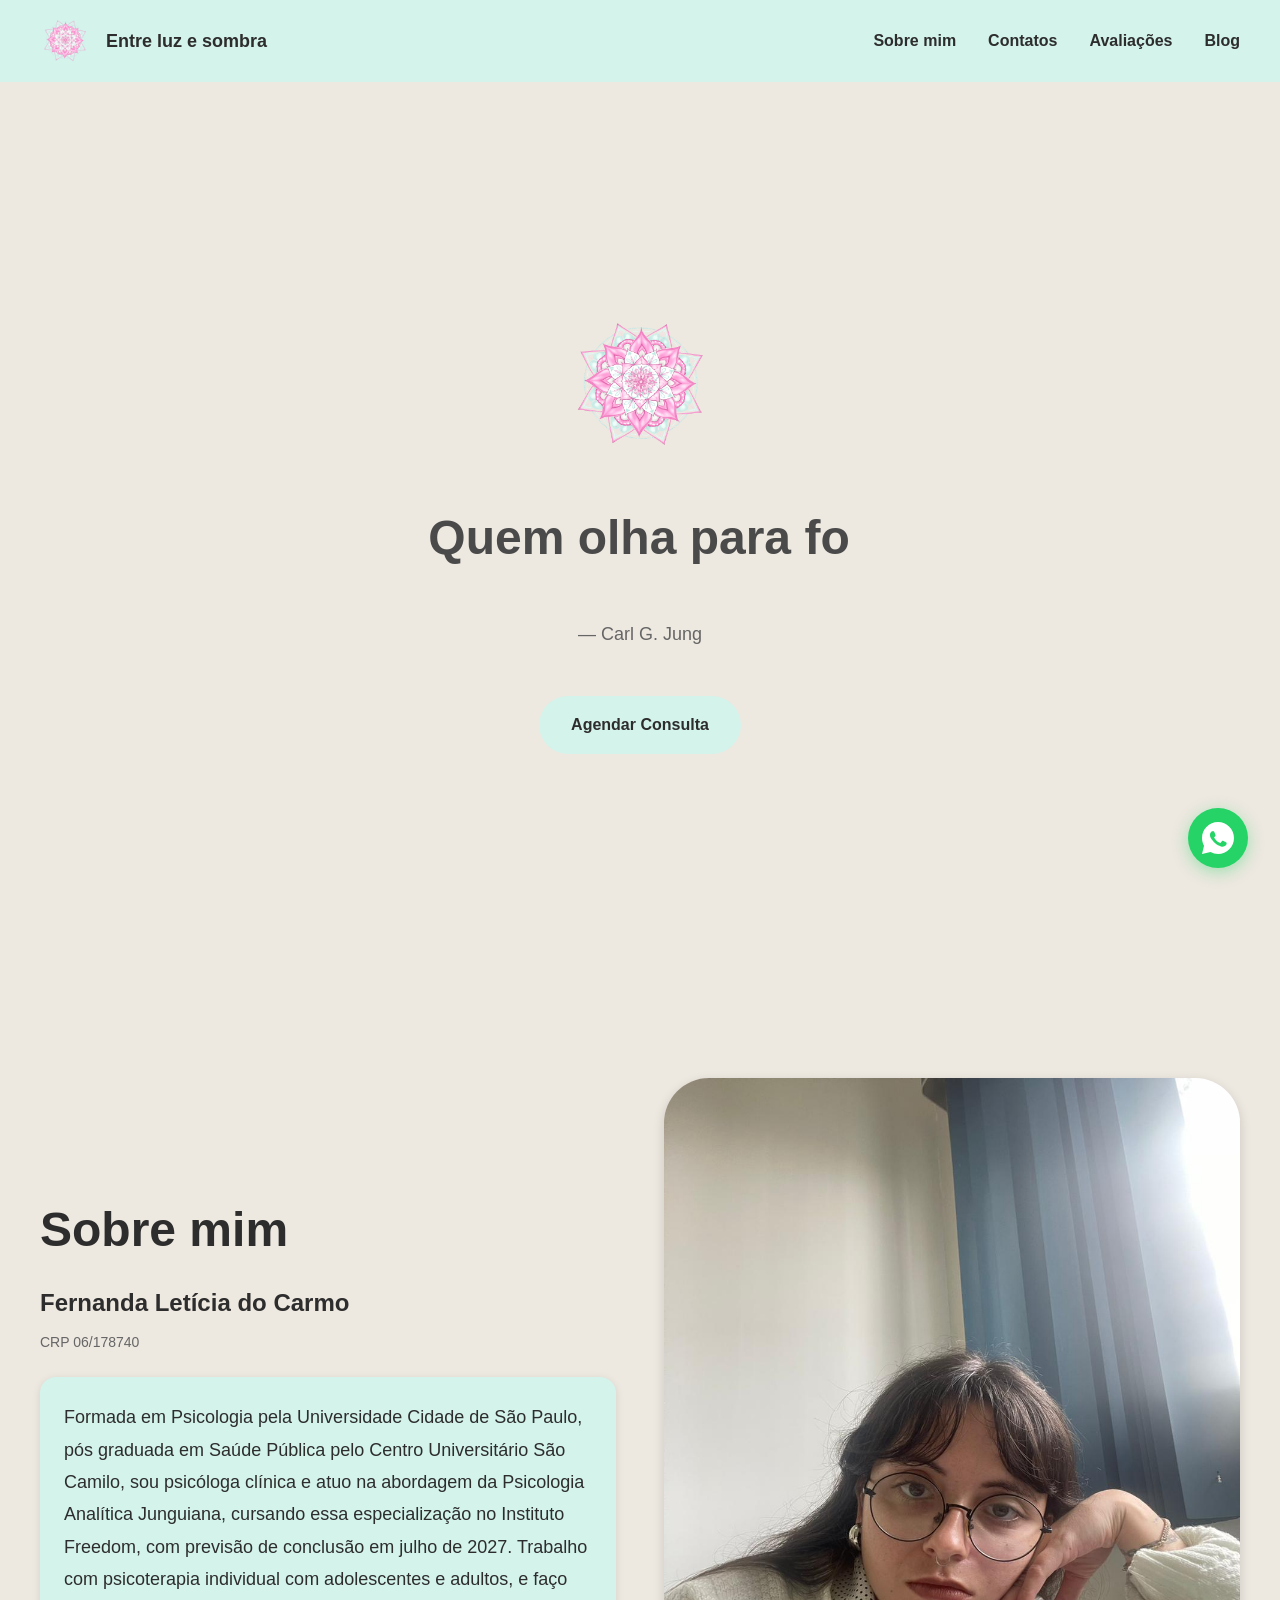
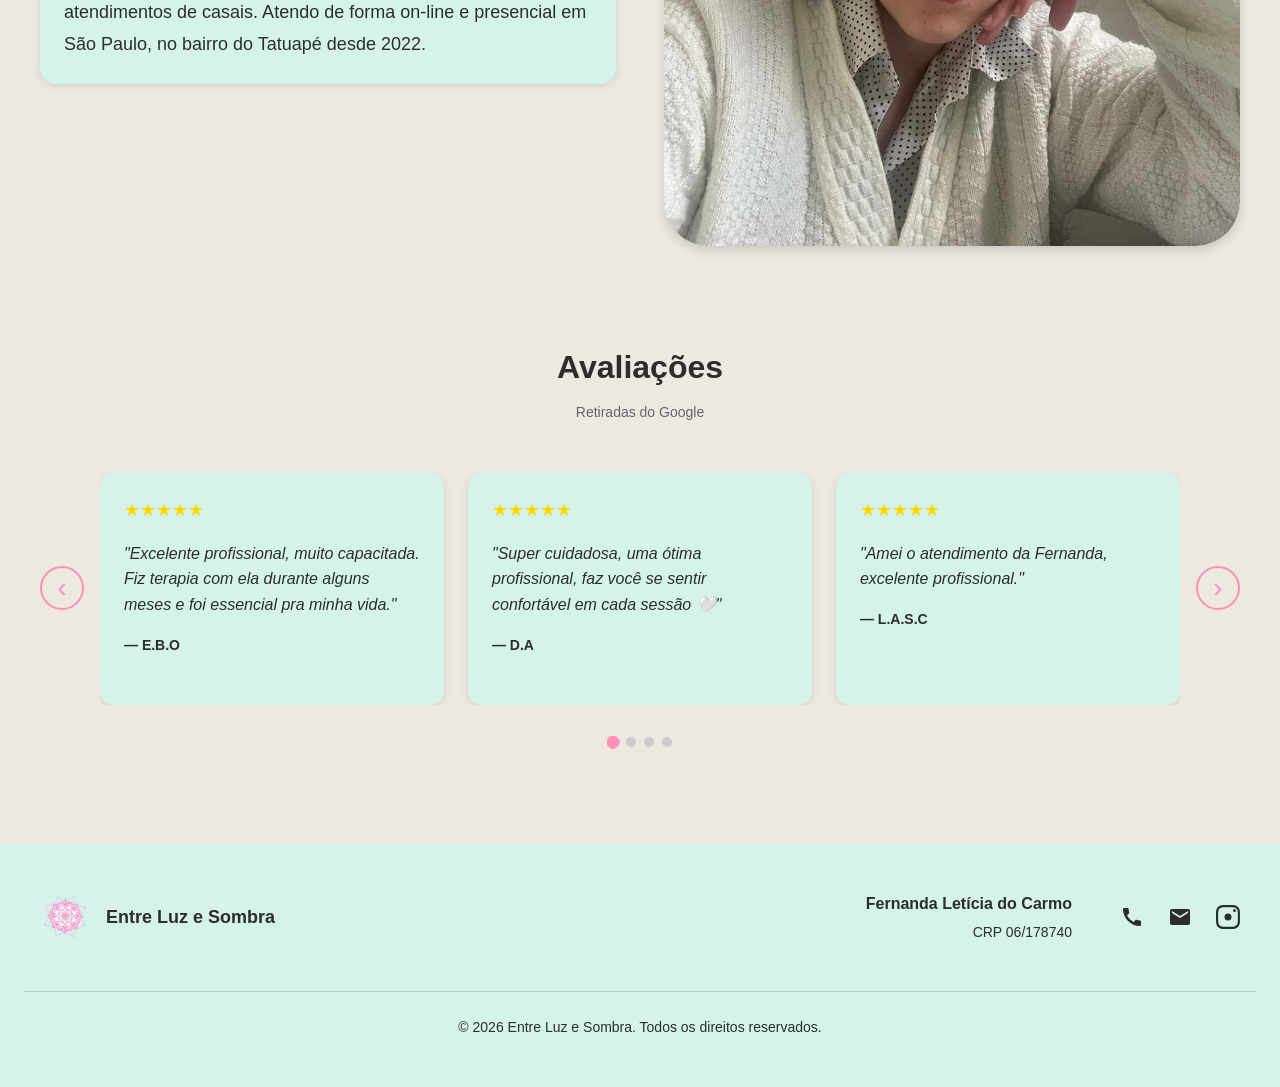
==== commit 08e785df: "feat: adicionar Google Analytics (gtag.js) em todas as páginas Co-Authored-By: Claude Sonnet 4.6 <no" ====
--- a/index.html
+++ b/index.html
@@ -3,6 +3,15 @@
   <head>
     <meta charset="UTF-8" />
     <meta name="viewport" content="width=device-width, initial-scale=1.0" />
+
+    <!-- Google tag (gtag.js) -->
+    <script async src="https://www.googletagmanager.com/gtag/js?id=G-PCZ5W12R3X"></script>
+    <script>
+      window.dataLayer = window.dataLayer || [];
+      function gtag(){dataLayer.push(arguments);}
+      gtag('js', new Date());
+      gtag('config', 'G-PCZ5W12R3X');
+    </script>
 
     <!-- Primary Meta Tags -->
     <title>Fernanda Letícia | Psicóloga Clínica Junguiana | Tatuapé – São Paulo</title>
